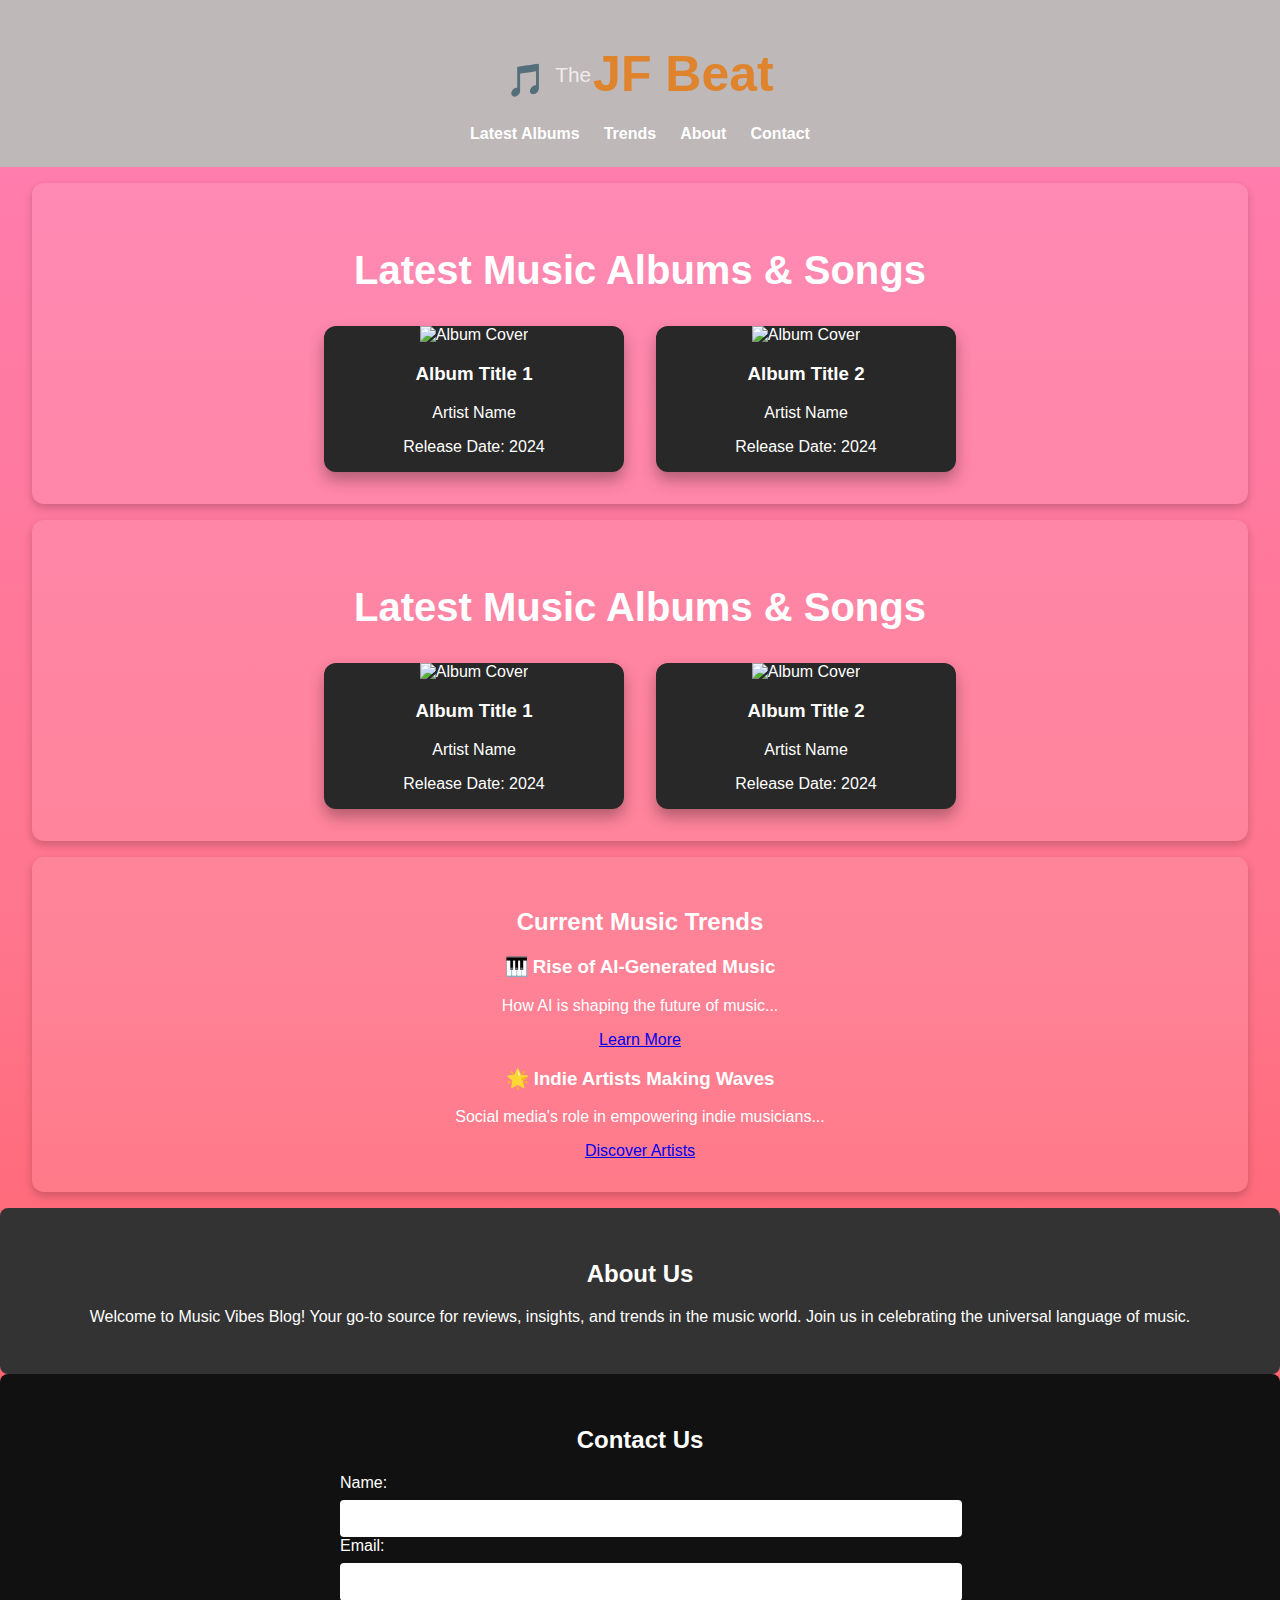
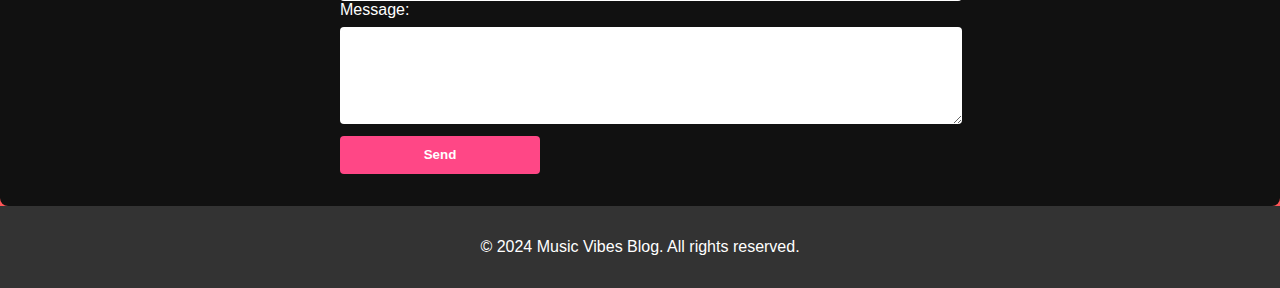
==== cs513p.html @ e5797e30 "Semester Projexct about music blog website" ====
<!DOCTYPE html>
<html lang="en">
<head>
    <meta charset="UTF-8">
    <meta name="viewport" content="width=device-width, initial-scale=1.0">
    <meta name="description" content="Explore the latest music albums, songs, and trends. A vibrant blog for music lovers!">
    <title>Music Blog</title>
    <link rel="stylesheet" href="cs513pS.css">
</head>
<body>
    <header class="main-header">
        <h1>🎵 <span id="the"><sup>The</sup></span><span class="header-title">JF Beat</span> </h1>
        <nav>
            <ul class="nav-links">
                <li><a href="#latest">Latest Albums</a></li>
                <li><a href="#trends">Trends</a></li>
                <li><a href="#about">About</a></li>
                <li><a href="#contact">Contact</a></li>
            </ul>
        </nav>
    </header>

    <!-- <section id="latest" class="latest-section">
        <h2>Latest Music Albums & Songs</h2>
        <div class="album-card">
            <h3>💿 Midnight Vibes by Artist Name</h3>
            <p>Release Date: November 15, 2024</p>
            <p>A soothing blend of acoustic and electronic beats...</p>
            <a href="#">Read Full Review</a>
        </div>
        <div class="album-card">
            <h3>🎧 Echoes in Time by Band Name</h3>
            <p>Trending Genre: Synthwave</p>
            <p>Captivating lyrics and retro-inspired melodies...</p>
            <a href="#">Read Full Analysis</a>
        </div>
    </section> -->
    <!-- <section id="latest" class="section"> -->
        <section id="latest" class="latest-section">
        <h2 style="font-size: 40px;">Latest Music Albums & Songs</h2>
        <div class="card-container">
            <div class="card">
                <img src="https://via.placeholder.com/300x200" alt="Album Cover">
                <h3>Album Title 1</h3>
                <p>Artist Name</p>
                <p>Release Date: 2024</p>
            </div>
            <div class="card">
                <img src="https://via.placeholder.com/300x200" alt="Album Cover">
                <h3>Album Title 2</h3>
                <p>Artist Name</p>
                <p>Release Date: 2024</p>
            </div>
        </div>
    </section>
        <section id="latest" class="latest-section">
        <h2 style="font-size: 40px;">Latest Music Albums & Songs</h2>
        <div class="card-container">
            <div class="card">
                <img src="https://via.placeholder.com/300x200" alt="Album Cover">
                <h3>Album Title 1</h3>
                <p>Artist Name</p>
                <p>Release Date: 2024</p>
            </div>
            <div class="card">
                <img src="https://via.placeholder.com/300x200" alt="Album Cover">
                <h3>Album Title 2</h3>
                <p>Artist Name</p>
                <p>Release Date: 2024</p>
            </div>
        </div>
    </section>

    <section id="trends" class="trends-section">
        <h2>Current Music Trends</h2>
        <div class="trend-card">
            <h3>🎹 Rise of AI-Generated Music</h3>
            <p>How AI is shaping the future of music...</p>
            <a href="#">Learn More</a>
        </div>
        <div class="trend-card">
            <h3>🌟 Indie Artists Making Waves</h3>
            <p>Social media's role in empowering indie musicians...</p>
            <a href="#">Discover Artists</a>
        </div>
    </section>

    <section id="about" class="about-section">
        <h2>About Us</h2>
        <p>Welcome to Music Vibes Blog! Your go-to source for reviews, insights, and trends in the music world. Join us in celebrating the universal language of music.</p>
    </section>

    <section id="contact" class="contact-section">
        <h2>Contact Us</h2>
        <form>
            <label for="name">Name:</label>
            <input type="text" id="name" name="name" required>

            <label for="email">Email:</label>
            <input type="email" id="email" name="email" required>

            <label for="message">Message:</label>
            <textarea id="message" name="message" rows="5" required></textarea>

            <button type="submit">Send</button>
        </form>
    </section>

    <footer class="main-footer">
        <p>© 2024 Music Vibes Blog. All rights reserved.</p>
    </footer>
</body>
</html>




<!-- <!DOCTYPE html>
<html lang="en">
<head>
    <meta charset="UTF-8">
    <meta name="viewport" content="width=device-width, initial-scale=1.0">
    <meta name="description" content="Your ultimate source for the latest music albums, songs, and trends.">
    <title>Music Trends Blog</title>
    <link rel="stylesheet" href="w2style.css">
</head>
<body>
    <header class="main-header">
        <h1>🎵 Music Trends Blog</h1>
        <nav>
            <ul class="nav-links">
                <li><a href="#latest">Latest Albums</a></li>
                <li><a href="#trends">Trends</a></li>
                <li><a href="#about">About</a></li>
                <li><a href="#contact">Contact</a></li>
            </ul>
        </nav>
    </header>

    <section id="latest" class="latest-section">
        <h2>Latest Music Albums & Songs</h2>
        <article class="album">
            <h3>💿 Album: *Midnight Vibes* by Artist Name</h3>
            <p>Release Date: November 15, 2024</p>
            <p>Overview: A soothing blend of acoustic and electronic beats...</p>
            <a href="#">Read Full Review</a>
        </article>
        <article class="album">
            <h3>🎧 Song: *Echoes in Time* by Band Name</h3>
            <p>Trending Genre: Synthwave</p>
            <p>Why It’s a Hit: Captivating lyrics and retro-inspired melodies...</p>
            <a href="#">Read Full Analysis</a>
        </article>
    </section>

    <section id="trends" class="trends-section">
        <h2>Current Music Trends</h2>
        <article class="trend">
            <h3>🎹 Rise of AI-Generated Music</h3>
            <p>Exploring how artificial intelligence is shaping the future of music...</p>
            <a href="#">Learn More</a>
        </article>
        <article class="trend">
            <h3>🌟 Indie Artists Making Waves</h3>
            <p>A look at how social media platforms are empowering indie musicians...</p>
            <a href="#">Discover Artists</a>
        </article>
    </section>

    <section id="about" class="about-section">
        <h2>About Us</h2>
        <p>Welcome to Music Trends Blog! We’re your go-to source for in-depth reviews, insights, and news about the latest in the music world. Stay tuned for fresh perspectives on albums, songs, and industry movements.</p>
    </section>

    <section id="contact" class="contact-section">
        <h2>Contact Us</h2>
        <form>
            <label for="name">Name:</label>
            <input type="text" id="name" name="name" required>

            <label for="email">Email:</label>
            <input type="email" id="email" name="email" required>

            <label for="message">Message:</label>
            <textarea id="message" name="message" rows="5" required></textarea>

            <button type="submit">Send</button>
        </form>
    </section>

    <footer class="main-footer">
        <p>© 2024 Music Trends Blog. All rights reserved.</p>
    </footer>
</body>
</html> -->
---- cs513pS.css ----
body {
    font-family: 'Arial', sans-serif;
    margin: 0;
    padding: 0;
    background: linear-gradient(to bottom, #ff7eb3, #ff758c, #ff5252);
    color: #fff;
}

/* Header */
.main-header {
    background: #beb8b8;
    text-align: center;
    padding: 1.5rem;
    color: #fff;
}

.nav-links {
    list-style: none;
    display: flex;
    justify-content: center;
    gap: 1.5rem;
    margin: 0;
    padding: 0;
}

#the{
    font-size: 25px;
    font-family:'Franklin Gothic Medium', 'Arial Narrow', Arial, sans-serif;
    font-weight: normal;
    color: rgb(240, 235, 235);
    margin-right: 2px;
}
.header-title{
    font-size: 50px;
    font-weight: 900px;
    color: #df832d
}
.nav-links a {
    color: #fff;
    text-decoration: none;
    font-weight: bold;
}

.nav-links a:hover {
    color: #ffeedb;
}

/* Sections */
section {
    padding: 2rem;
    text-align: center;
}

.latest-section, .trends-section {
    background: rgba(255, 255, 255, 0.1);
    border-radius: 12px;
    margin: 1rem auto;
    width: 90%;
    max-width: 1200px;
    box-shadow: 0 4px 8px rgba(0, 0, 0, 0.2);
}
.section {
    padding: 2rem;
    text-align: center;
  }
  
  .card-container {
    display: flex;
    justify-content: center;
    flex-wrap: wrap;
    gap: 2rem;
  }
  
  .card {
    background: #282828;
    border-radius: 12px;
    overflow: hidden;
    width: 300px;
    text-align: center;
    box-shadow: 0 8px 15px rgba(0, 0, 0, 0.3);
    transition: transform 0.3s ease-in-out;
  }
  
  .card:hover {
    transform: scale(1.05);
  }
  
  .card img {
    width: 100%;
  }
  
  .gradient-background {
    background: linear-gradient(45deg, #4facfe, #00f2fe);
  }

 
/* About Section */
.about-section {
    background: #333;
    padding: 2rem;
    color: #fff;
    border-radius: 8px;
}

/* Contact Section */
.contact-section {
    background: #111;
    padding: 2rem;
    border-radius: 8px;
}

form {
    max-width: 600px;
    margin: 0 auto;
    text-align: left;
}

form input, form textarea, form button {
    width: 100%;
    padding: 0.7rem;
    margin-top: 0.5rem;
    border: none;
    border-radius: 4px;
}

form button {
    background: #ff4786;
    width: 200px;
    color: #fff;
    cursor: pointer;
    font-weight: bold;
  
}

form button:hover {
    background: #ff758c;
}

/* Footer */
.main-footer {
    text-align: center;
    padding: 1rem;
    background: #333;
    color: #fff;
}

/* Responsive Design */
@media (max-width: 768px) {
    .nav-links {
        flex-direction: column;
        gap: 0.8rem;
    }

    .album-card, .trend-card {
        margin: 1rem 0;
    }
}
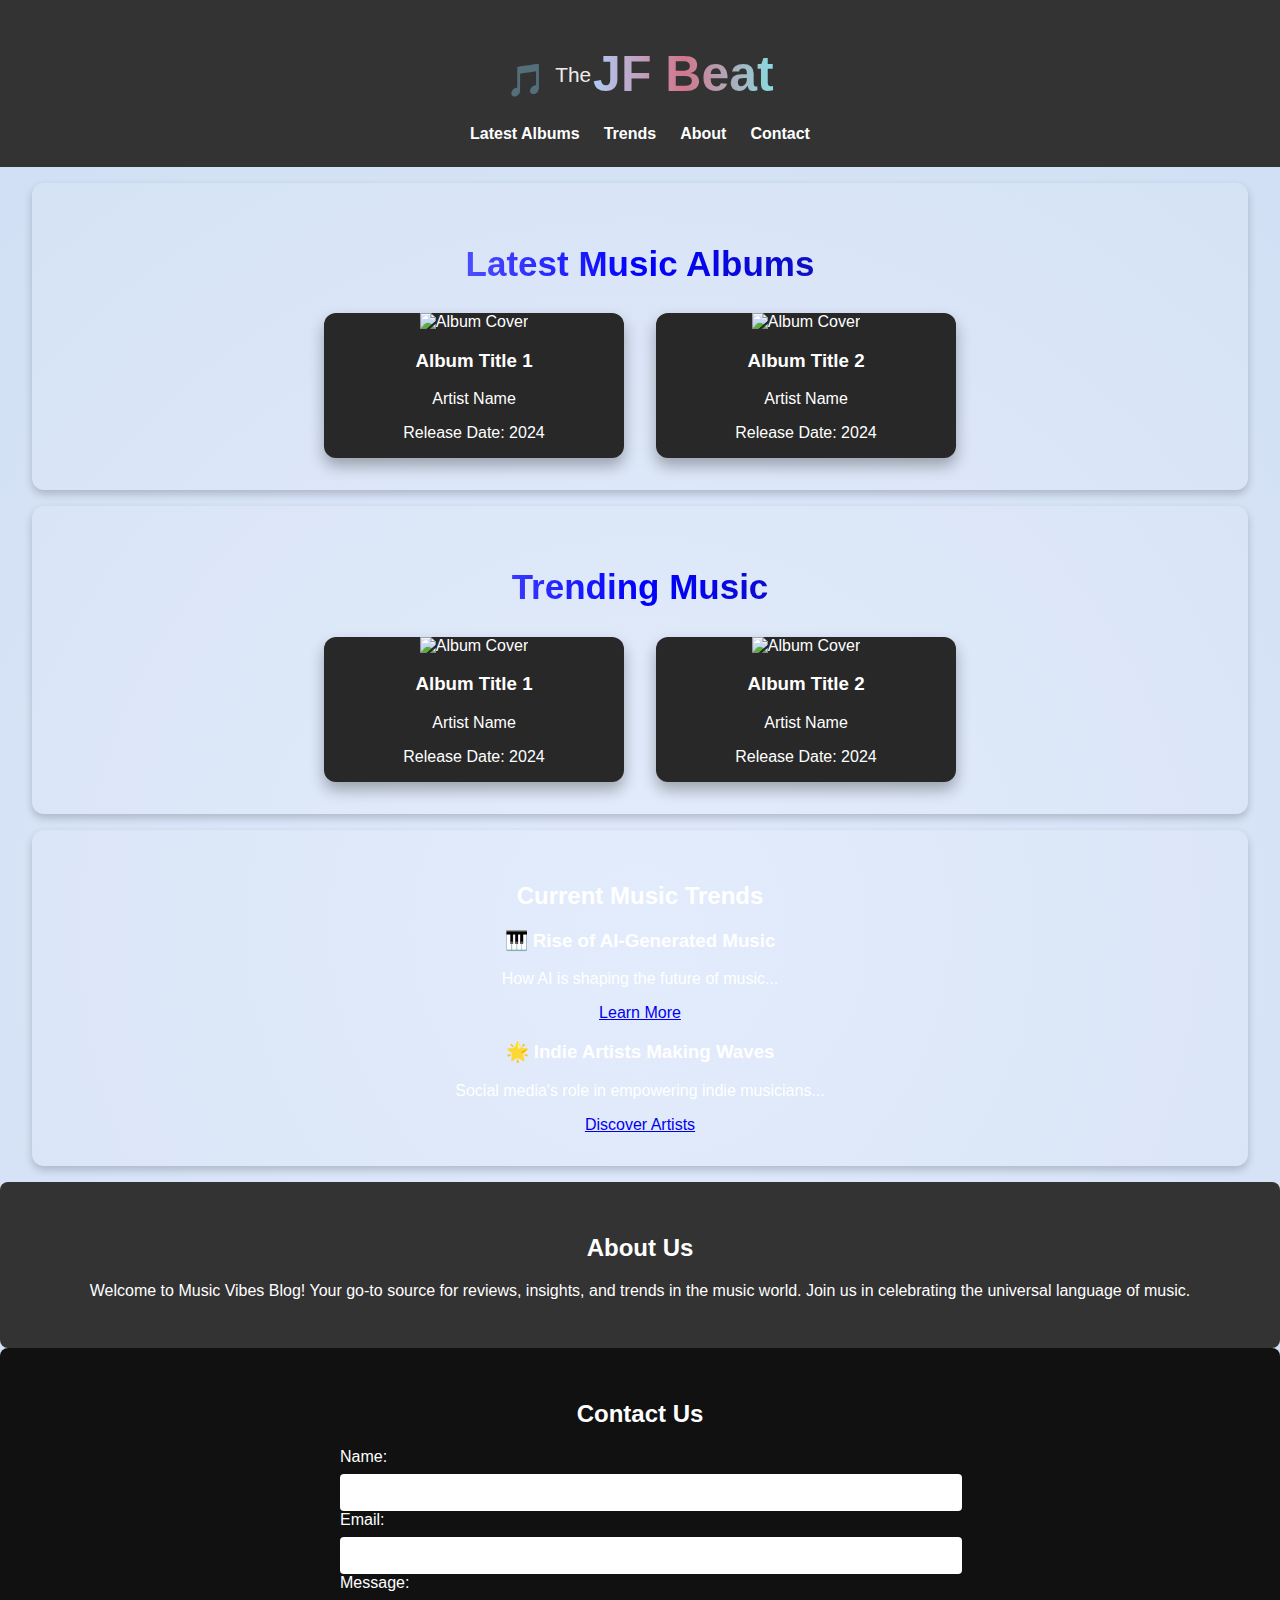
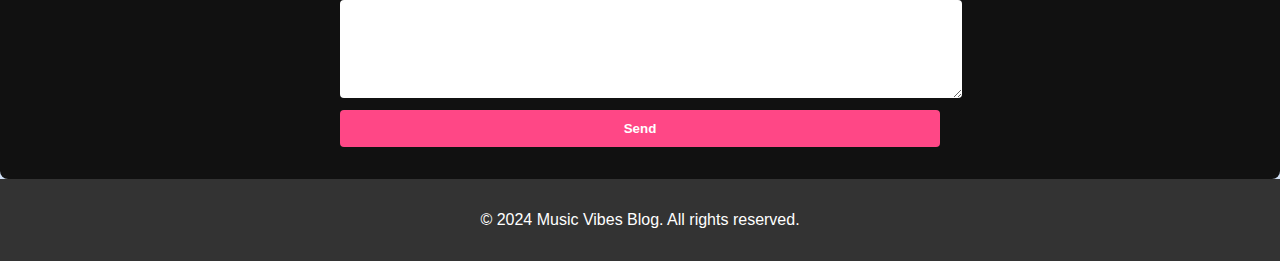
==== commit 03f1f6fe: "Upadation" ====
--- a/cs513p.html
+++ b/cs513p.html
@@ -37,7 +37,7 @@
     </section> -->
     <!-- <section id="latest" class="section"> -->
         <section id="latest" class="latest-section">
-        <h2 style="font-size: 40px;">Latest Music Albums & Songs</h2>
+        <h2 class="blog-headings">Latest Music Albums</h2>
         <div class="card-container">
             <div class="card">
                 <img src="https://via.placeholder.com/300x200" alt="Album Cover">
@@ -54,7 +54,7 @@
         </div>
     </section>
         <section id="latest" class="latest-section">
-        <h2 style="font-size: 40px;">Latest Music Albums & Songs</h2>
+        <h2 class="blog-headings">Trending Music</h2>
         <div class="card-container">
             <div class="card">
                 <img src="https://via.placeholder.com/300x200" alt="Album Cover">
--- a/cs513pS.css
+++ b/cs513pS.css
@@ -2,13 +2,14 @@
     font-family: 'Arial', sans-serif;
     margin: 0;
     padding: 0;
-    background: linear-gradient(to bottom, #ff7eb3, #ff758c, #ff5252);
+    /* background: linear-gradient(to bottom, #ff7eb3, #ff758c, #ff5252); */
+    background: radial-gradient(circle, #e0eafc, #cfdef3);
     color: #fff;
 }
 
 /* Header */
 .main-header {
-    background: #beb8b8;
+    background: #333;
     text-align: center;
     padding: 1.5rem;
     color: #fff;
@@ -22,7 +23,9 @@
     margin: 0;
     padding: 0;
 }
-
+h1{
+    color: white;
+}
 #the{
     font-size: 25px;
     font-family:'Franklin Gothic Medium', 'Arial Narrow', Arial, sans-serif;
@@ -33,8 +36,12 @@
 .header-title{
     font-size: 50px;
     font-weight: 900px;
-    color: #df832d
+    background: linear-gradient(90deg,  #afccf3, #d1768c,  #8adce2);
+    -webkit-background-clip: text;
+    -webkit-text-fill-color: transparent;
+   
 }
+ 
 .nav-links a {
     color: #fff;
     text-decoration: none;
@@ -63,6 +70,13 @@
     padding: 2rem;
     text-align: center;
   }
+
+ .blog-headings{
+    font-size: 35px; 
+    background: linear-gradient(90deg,  #fff, blue,  #333);
+    -webkit-background-clip: text;
+    -webkit-text-fill-color: transparent;
+ }
   
   .card-container {
     display: flex;
@@ -125,7 +139,7 @@
 
 form button {
     background: #ff4786;
-    width: 200px;
+    width: 100%;
     color: #fff;
     cursor: pointer;
     font-weight: bold;
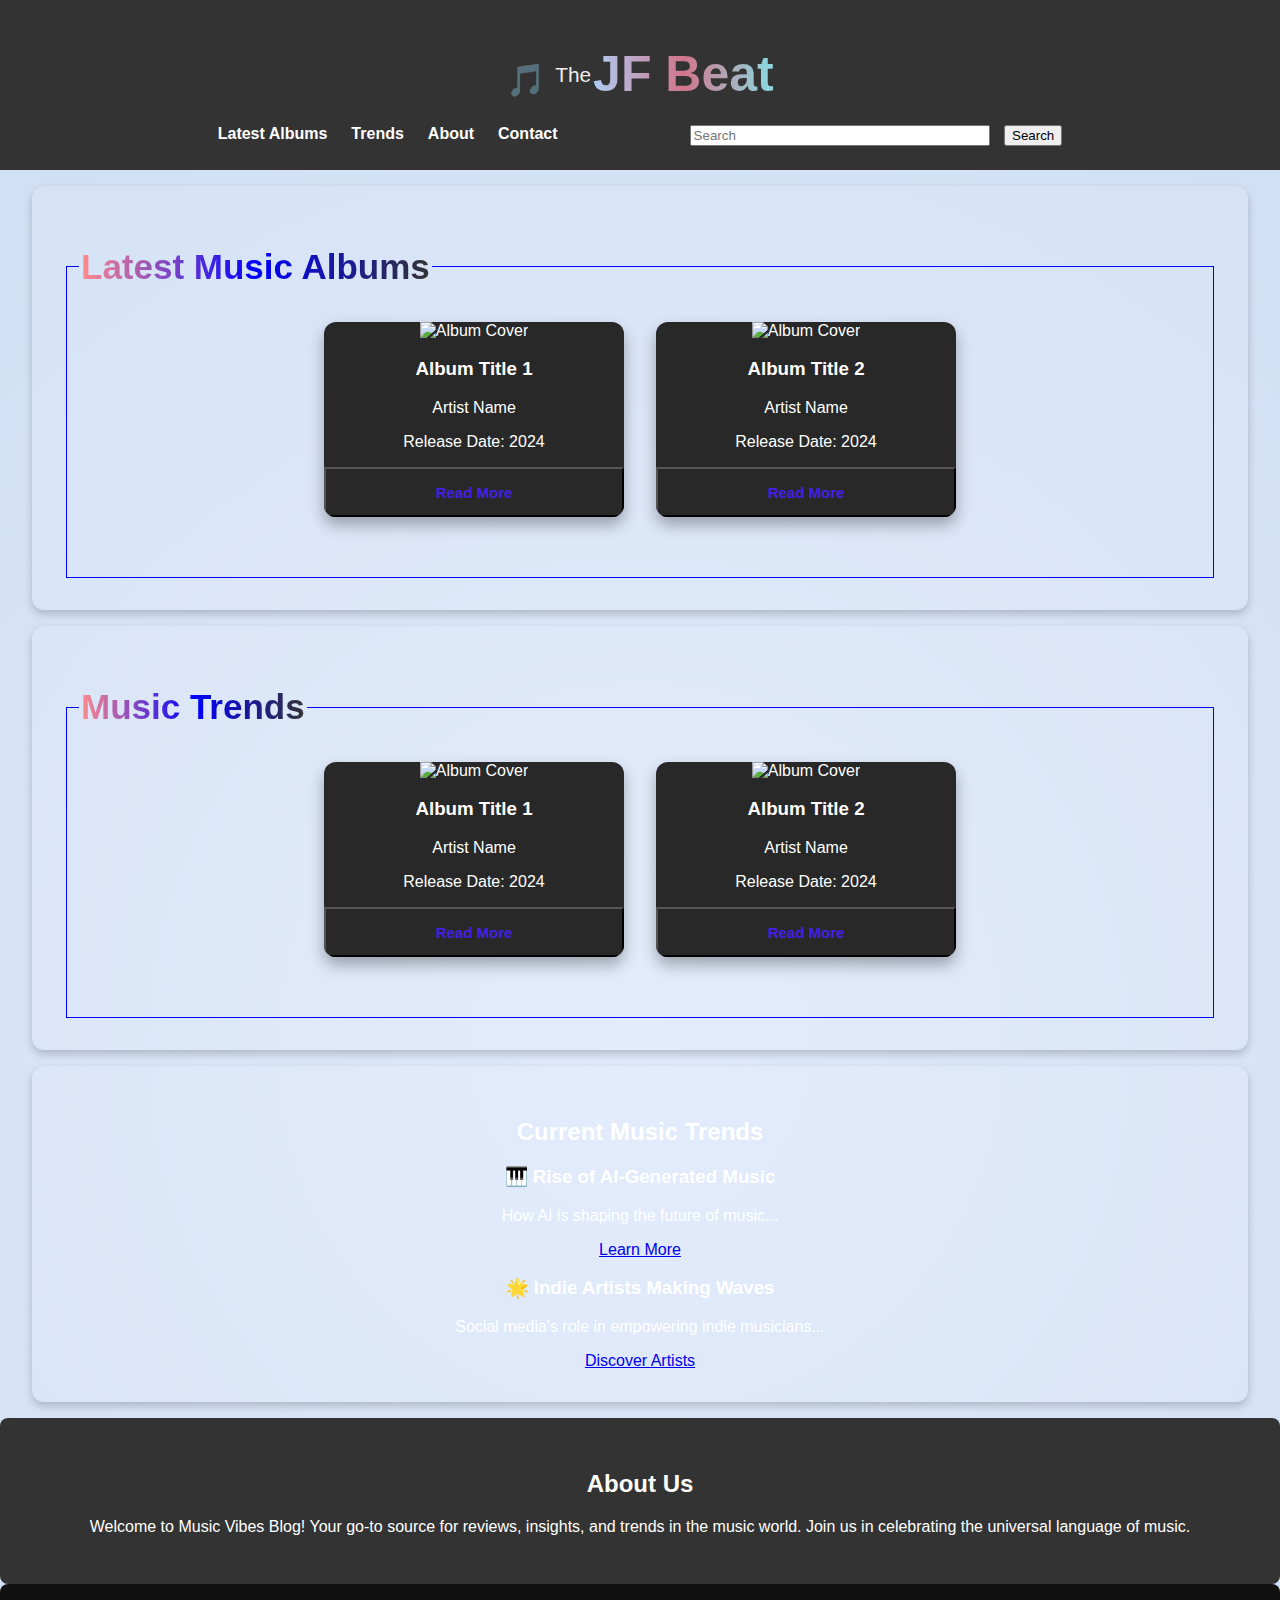
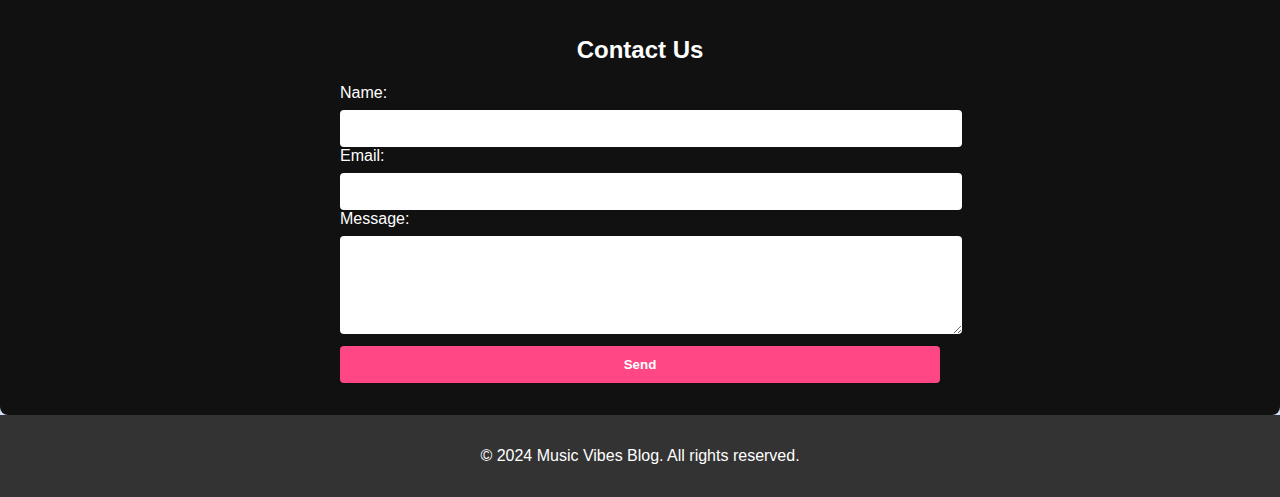
==== commit 606b4986: "UPDATION" ====
--- a/cs513p.html
+++ b/cs513p.html
@@ -10,14 +10,20 @@
 <body>
     <header class="main-header">
         <h1>🎵 <span id="the"><sup>The</sup></span><span class="header-title">JF Beat</span> </h1>
-        <nav>
-            <ul class="nav-links">
-                <li><a href="#latest">Latest Albums</a></li>
-                <li><a href="#trends">Trends</a></li>
-                <li><a href="#about">About</a></li>
-                <li><a href="#contact">Contact</a></li>
-            </ul>
-        </nav>
+        <div class="search-bar">
+            <nav>
+                <div><ul class="nav-links">
+                    <li><a href="#latest">Latest Albums</a></li>
+                    <li><a href="#trends">Trends</a></li>
+                    <li><a href="#about">About</a></li>
+                    <li><a href="#contact">Contact</a></li>
+                </ul></div>
+                 <!-- <form class="d-flex" role="search"> -->
+                    <div class="abc"><input id="searchbar" type="search" placeholder="Search" aria-label="Search"/>
+                     <button  class="searchbuton" type="submit">Search</button></div>
+                <!-- </form> -->
+            </nav>
+        </div>
     </header>
 
     <!-- <section id="latest" class="latest-section">
@@ -37,39 +43,48 @@
     </section> -->
     <!-- <section id="latest" class="section"> -->
         <section id="latest" class="latest-section">
-        <h2 class="blog-headings">Latest Music Albums</h2>
-        <div class="card-container">
-            <div class="card">
-                <img src="https://via.placeholder.com/300x200" alt="Album Cover">
-                <h3>Album Title 1</h3>
-                <p>Artist Name</p>
-                <p>Release Date: 2024</p>
-            </div>
-            <div class="card">
-                <img src="https://via.placeholder.com/300x200" alt="Album Cover">
-                <h3>Album Title 2</h3>
-                <p>Artist Name</p>
-                <p>Release Date: 2024</p>
-            </div>
-        </div>
-    </section>
+             <fieldset style="border: 1px solid blue;">
+                <legend><h2 class="blog-headings">Latest Music Albums</h2></legend>
+                <div class="card-container">
+                    <div class="card">
+                        <img src="https://via.placeholder.com/300x200" alt="Album Cover">
+                        <h3>Album Title 1</h3>
+                        <p>Artist Name</p>
+                        <p>Release Date: 2024</p>
+                        <button class="readmore" type="menu" >Read More</button>
+                    </div>
+                    <div class="card">
+                        <img src="https://via.placeholder.com/300x200" alt="Album Cover">
+                        <h3>Album Title 2</h3>
+                        <p>Artist Name</p>
+                        <p>Release Date: 2024</p>
+                        <button class="readmore" type="menu" >Read More</button>
+                    </div>
+                </div>
+            </fieldset>
+        </section>
         <section id="latest" class="latest-section">
-        <h2 class="blog-headings">Trending Music</h2>
-        <div class="card-container">
-            <div class="card">
-                <img src="https://via.placeholder.com/300x200" alt="Album Cover">
-                <h3>Album Title 1</h3>
-                <p>Artist Name</p>
-                <p>Release Date: 2024</p>
-            </div>
-            <div class="card">
-                <img src="https://via.placeholder.com/300x200" alt="Album Cover">
-                <h3>Album Title 2</h3>
-                <p>Artist Name</p>
-                <p>Release Date: 2024</p>
-            </div>
-        </div>
-    </section>
+             <fieldset style="border: 1px solid blue;">
+                <legend><h2 class="blog-headings">Music Trends</h2></legend>
+                <div class="card-container">
+                    <div class="card">
+                        <img src="https://via.placeholder.com/300x200" alt="Album Cover">
+                        <h3>Album Title 1</h3>
+                        <p>Artist Name</p>
+                        <p>Release Date: 2024</p>
+                        <button class="readmore" type="menu" >Read More</button>
+                    </div>
+                    <div class="card">
+                        <img src="https://via.placeholder.com/300x200" alt="Album Cover">
+                        <h3>Album Title 2</h3>
+                        <p>Artist Name</p>
+                        <p>Release Date: 2024</p>
+                        <button class="readmore" type="menu" >Read More</button>
+                    </div>
+                </div>
+            </fieldset>
+        </section>
+   
 
     <section id="trends" class="trends-section">
         <h2>Current Music Trends</h2>
--- a/cs513pS.css
+++ b/cs513pS.css
@@ -22,6 +22,26 @@
     gap: 1.5rem;
     margin: 0;
     padding: 0;
+}
+.search-bar{
+    width: 100%;
+    display: flex;
+    flex-wrap: wrap;
+    justify-content: center;
+   }
+.d-flex{
+    justify-content: right;
+}
+#searchbar{
+    width: 300px;
+    margin-right: 10px;
+    margin-left: 100px;
+    position: relative;
+    right: 0px;
+}
+.searchbutton{
+    margin-right: 0px;
+    width: 200px;
 }
 h1{
     color: white;
@@ -73,16 +93,20 @@
 
  .blog-headings{
     font-size: 35px; 
-    background: linear-gradient(90deg,  #fff, blue,  #333);
+    background: linear-gradient(90deg,  #ff8b8b, blue,  #333);
     -webkit-background-clip: text;
     -webkit-text-fill-color: transparent;
- }
-  
+}
+legend{
+    text-align: left;
+
+}
   .card-container {
     display: flex;
     justify-content: center;
-    flex-wrap: wrap;
+    flex-wrap:wrap;
     gap: 2rem;
+    padding-bottom: 50px;
   }
   
   .card {
@@ -106,7 +130,19 @@
   .gradient-background {
     background: linear-gradient(45deg, #4facfe, #00f2fe);
   }
-
+  .readmore{
+    width: 300px;
+    height: 50px;
+    color: rgb(68, 31, 231);
+    font-size: 15px;
+    background-color: #282828;
+    /* background-color: rgb(185, 183, 183);  */
+    cursor: pointer;
+    font-weight: bold;
+    align-self: center;
+    padding: 0px;
+    margin: 0px;
+  }
  
 /* About Section */
 .about-section {
@@ -157,7 +193,16 @@
     background: #333;
     color: #fff;
 }
-
+nav{
+    display: flex;
+    justify-content: center;
+    gap: 2rem;
+   
+}
+.abc{
+    position: static;
+    right: 0px;
+}
 /* Responsive Design */
 @media (max-width: 768px) {
     .nav-links {
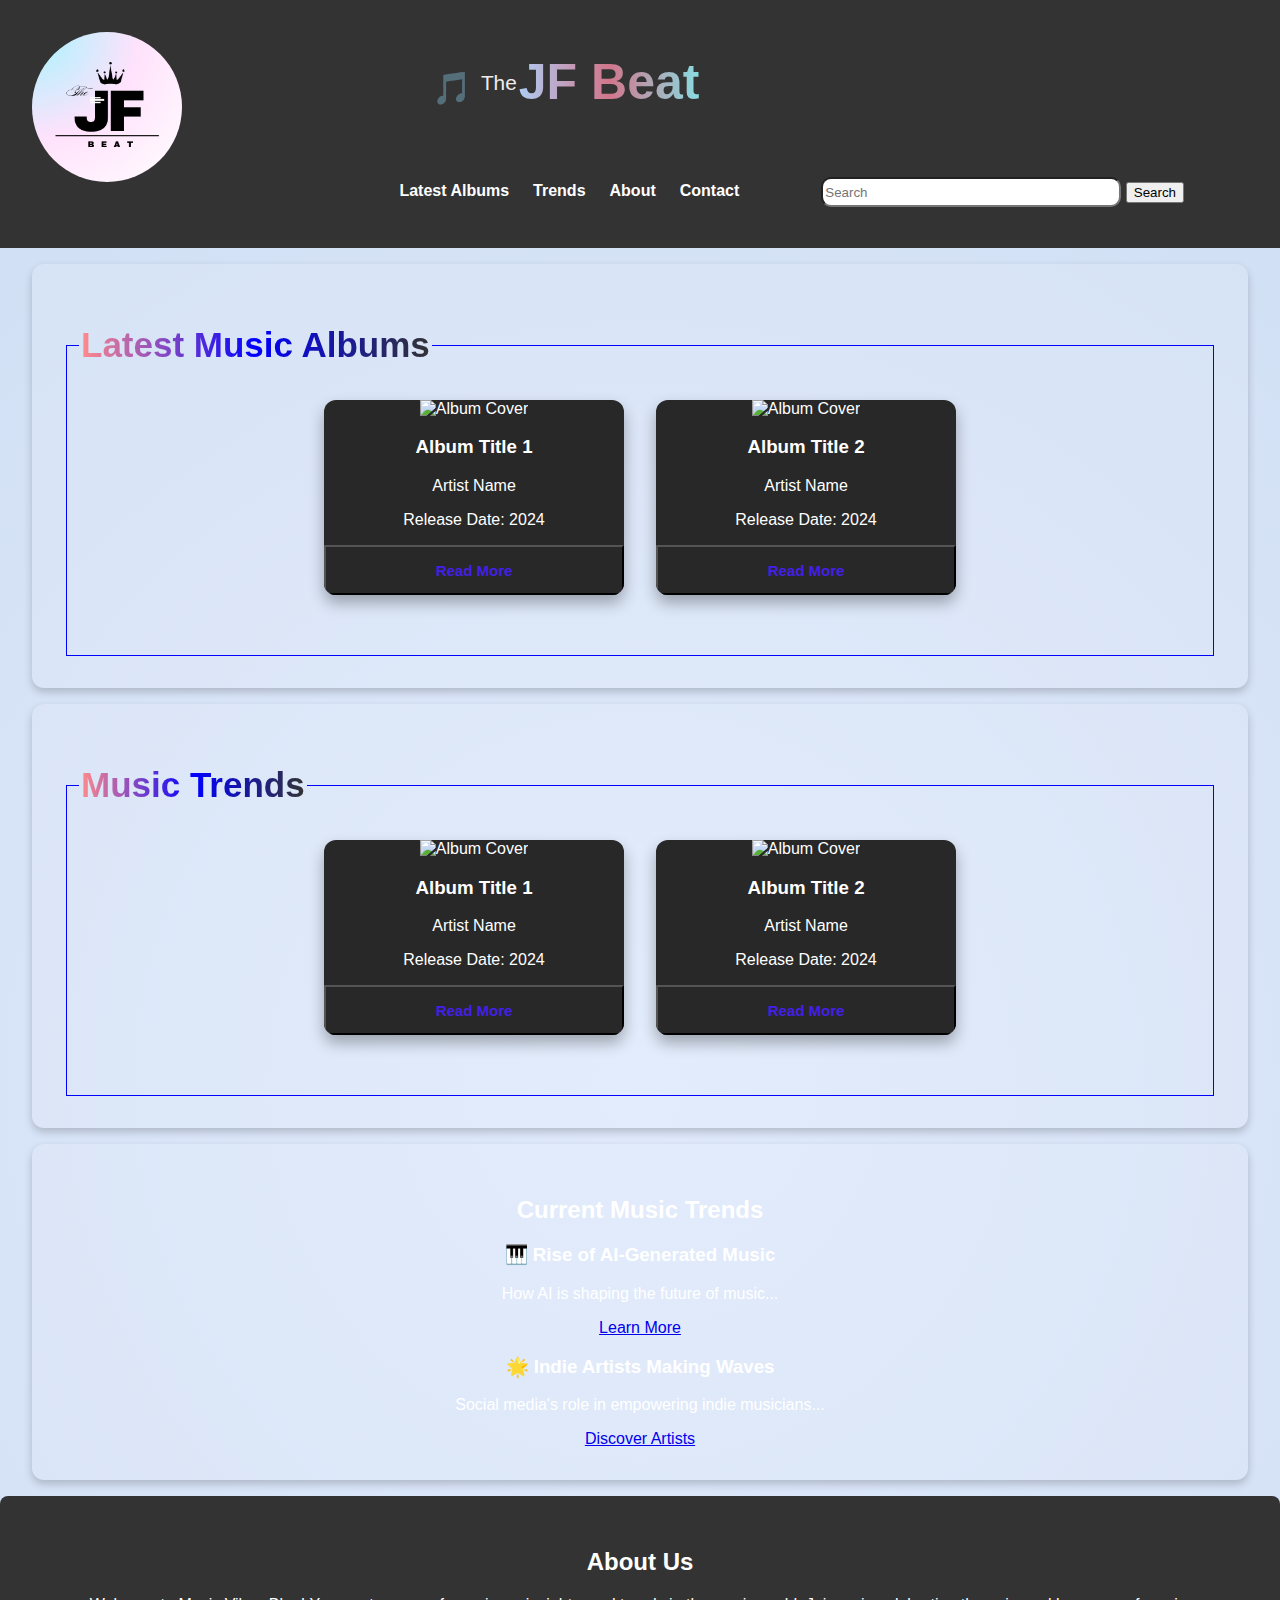
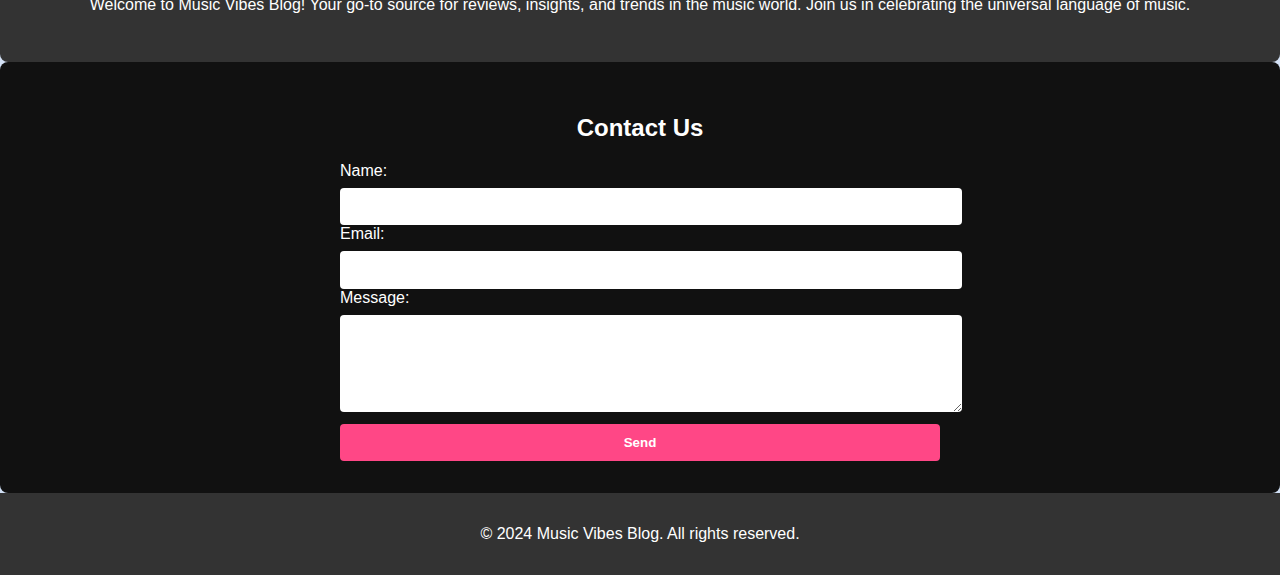
==== commit 9d468e33: "Commit" ====
--- a/cs513p.html
+++ b/cs513p.html
@@ -5,25 +5,28 @@
     <meta name="viewport" content="width=device-width, initial-scale=1.0">
     <meta name="description" content="Explore the latest music albums, songs, and trends. A vibrant blog for music lovers!">
     <title>Music Blog</title>
+    <link rel="icon" type="image/x-icon" href="JF.png">
     <link rel="stylesheet" href="cs513pS.css">
 </head>
 <body>
     <header class="main-header">
+        <div class="logopic"></div>
         <h1>🎵 <span id="the"><sup>The</sup></span><span class="header-title">JF Beat</span> </h1>
-        <div class="search-bar">
-            <nav>
-                <div><ul class="nav-links">
-                    <li><a href="#latest">Latest Albums</a></li>
-                    <li><a href="#trends">Trends</a></li>
-                    <li><a href="#about">About</a></li>
-                    <li><a href="#contact">Contact</a></li>
-                </ul></div>
-                 <!-- <form class="d-flex" role="search"> -->
-                    <div class="abc"><input id="searchbar" type="search" placeholder="Search" aria-label="Search"/>
-                     <button  class="searchbuton" type="submit">Search</button></div>
-                <!-- </form> -->
-            </nav>
-        </div>
+        <nav>
+            <!-- <div class="search-bar"> -->
+                    <ul class="nav-links">
+                        <li><a href="#latest">Latest Albums</a></li>
+                        <li><a href="#trends">Trends</a></li>
+                        <li><a href="#about">About</a></li>
+                        <li><a href="#contact">Contact</a></li>
+                    </ul>
+                    <!-- <form class="d-flex" role="search"> -->
+                        <!-- </form> -->
+                    <!-- </div> -->
+                
+                    <div  id="searchbar"><input type="search" placeholder="Search" aria-label="Search" class="search-input">
+                        <button  id="searchbuton" type="submit">Search</button></div>
+        </nav>
     </header>
 
     <!-- <section id="latest" class="latest-section">
@@ -127,84 +130,3 @@
 </body>
 </html>
 
-
-
-
-<!-- <!DOCTYPE html>
-<html lang="en">
-<head>
-    <meta charset="UTF-8">
-    <meta name="viewport" content="width=device-width, initial-scale=1.0">
-    <meta name="description" content="Your ultimate source for the latest music albums, songs, and trends.">
-    <title>Music Trends Blog</title>
-    <link rel="stylesheet" href="w2style.css">
-</head>
-<body>
-    <header class="main-header">
-        <h1>🎵 Music Trends Blog</h1>
-        <nav>
-            <ul class="nav-links">
-                <li><a href="#latest">Latest Albums</a></li>
-                <li><a href="#trends">Trends</a></li>
-                <li><a href="#about">About</a></li>
-                <li><a href="#contact">Contact</a></li>
-            </ul>
-        </nav>
-    </header>
-
-    <section id="latest" class="latest-section">
-        <h2>Latest Music Albums & Songs</h2>
-        <article class="album">
-            <h3>💿 Album: *Midnight Vibes* by Artist Name</h3>
-            <p>Release Date: November 15, 2024</p>
-            <p>Overview: A soothing blend of acoustic and electronic beats...</p>
-            <a href="#">Read Full Review</a>
-        </article>
-        <article class="album">
-            <h3>🎧 Song: *Echoes in Time* by Band Name</h3>
-            <p>Trending Genre: Synthwave</p>
-            <p>Why It’s a Hit: Captivating lyrics and retro-inspired melodies...</p>
-            <a href="#">Read Full Analysis</a>
-        </article>
-    </section>
-
-    <section id="trends" class="trends-section">
-        <h2>Current Music Trends</h2>
-        <article class="trend">
-            <h3>🎹 Rise of AI-Generated Music</h3>
-            <p>Exploring how artificial intelligence is shaping the future of music...</p>
-            <a href="#">Learn More</a>
-        </article>
-        <article class="trend">
-            <h3>🌟 Indie Artists Making Waves</h3>
-            <p>A look at how social media platforms are empowering indie musicians...</p>
-            <a href="#">Discover Artists</a>
-        </article>
-    </section>
-
-    <section id="about" class="about-section">
-        <h2>About Us</h2>
-        <p>Welcome to Music Trends Blog! We’re your go-to source for in-depth reviews, insights, and news about the latest in the music world. Stay tuned for fresh perspectives on albums, songs, and industry movements.</p>
-    </section>
-
-    <section id="contact" class="contact-section">
-        <h2>Contact Us</h2>
-        <form>
-            <label for="name">Name:</label>
-            <input type="text" id="name" name="name" required>
-
-            <label for="email">Email:</label>
-            <input type="email" id="email" name="email" required>
-
-            <label for="message">Message:</label>
-            <textarea id="message" name="message" rows="5" required></textarea>
-
-            <button type="submit">Send</button>
-        </form>
-    </section>
-
-    <footer class="main-footer">
-        <p>© 2024 Music Trends Blog. All rights reserved.</p>
-    </footer>
-</body>
-</html> -->
--- a/cs513pS.css
+++ b/cs513pS.css
@@ -11,40 +11,59 @@
 .main-header {
     background: #333;
     text-align: center;
-    padding: 1.5rem;
-    color: #fff;
+    display: flex;
+    padding: 2rem;
+    color: #fff;
+}
+nav{
+    display: flex;
+    justify-content: center;
+    gap: 2rem;
+    margin-left: -50px;
+   
+}
+.logopic{
+    height: 150px;
+    width: 150px;
+    background-image: url("JF.png");
+    background-size: cover;
+    border-radius: 75px;
+    margin-right: 250px;
+     
 }
 
 .nav-links {
     list-style: none;
     display: flex;
+    flex-wrap: wrap;
+    justify-content: baseline;
+    gap: 1.5rem;
+    margin-top: 150px;
+    margin-left: -250px;
+    padding: 0;
+}
+/* .search-bar{
+    width: 100%;
+   
     justify-content: center;
-    gap: 1.5rem;
-    margin: 0;
-    padding: 0;
-}
-.search-bar{
-    width: 100%;
-    display: flex;
-    flex-wrap: wrap;
-    justify-content: center;
-   }
+   } */
 .d-flex{
     justify-content: right;
 }
 #searchbar{
-    width: 300px;
-    margin-right: 10px;
-    margin-left: 100px;
-    position: relative;
-    right: 0px;
-}
-.searchbutton{
-    margin-right: 0px;
-    width: 200px;
-}
-h1{
-    color: white;
+    margin-top: 145px;
+    margin-left: 50px;
+}
+.search-input{
+    width: 300px;
+    height: 30px;
+    border-radius: 10px;
+
+}
+#searchbutton{
+    width: 300px;
+    height: 30px ;
+    background-color: #4facfe;
 }
 #the{
     font-size: 25px;
@@ -52,6 +71,7 @@
     font-weight: normal;
     color: rgb(240, 235, 235);
     margin-right: 2px;
+    /* margin-left: 100px; */
 }
 .header-title{
     font-size: 50px;
@@ -193,16 +213,10 @@
     background: #333;
     color: #fff;
 }
-nav{
-    display: flex;
-    justify-content: center;
-    gap: 2rem;
-   
-}
-.abc{
+/* .abc{
     position: static;
     right: 0px;
-}
+} */
 /* Responsive Design */
 @media (max-width: 768px) {
     .nav-links {
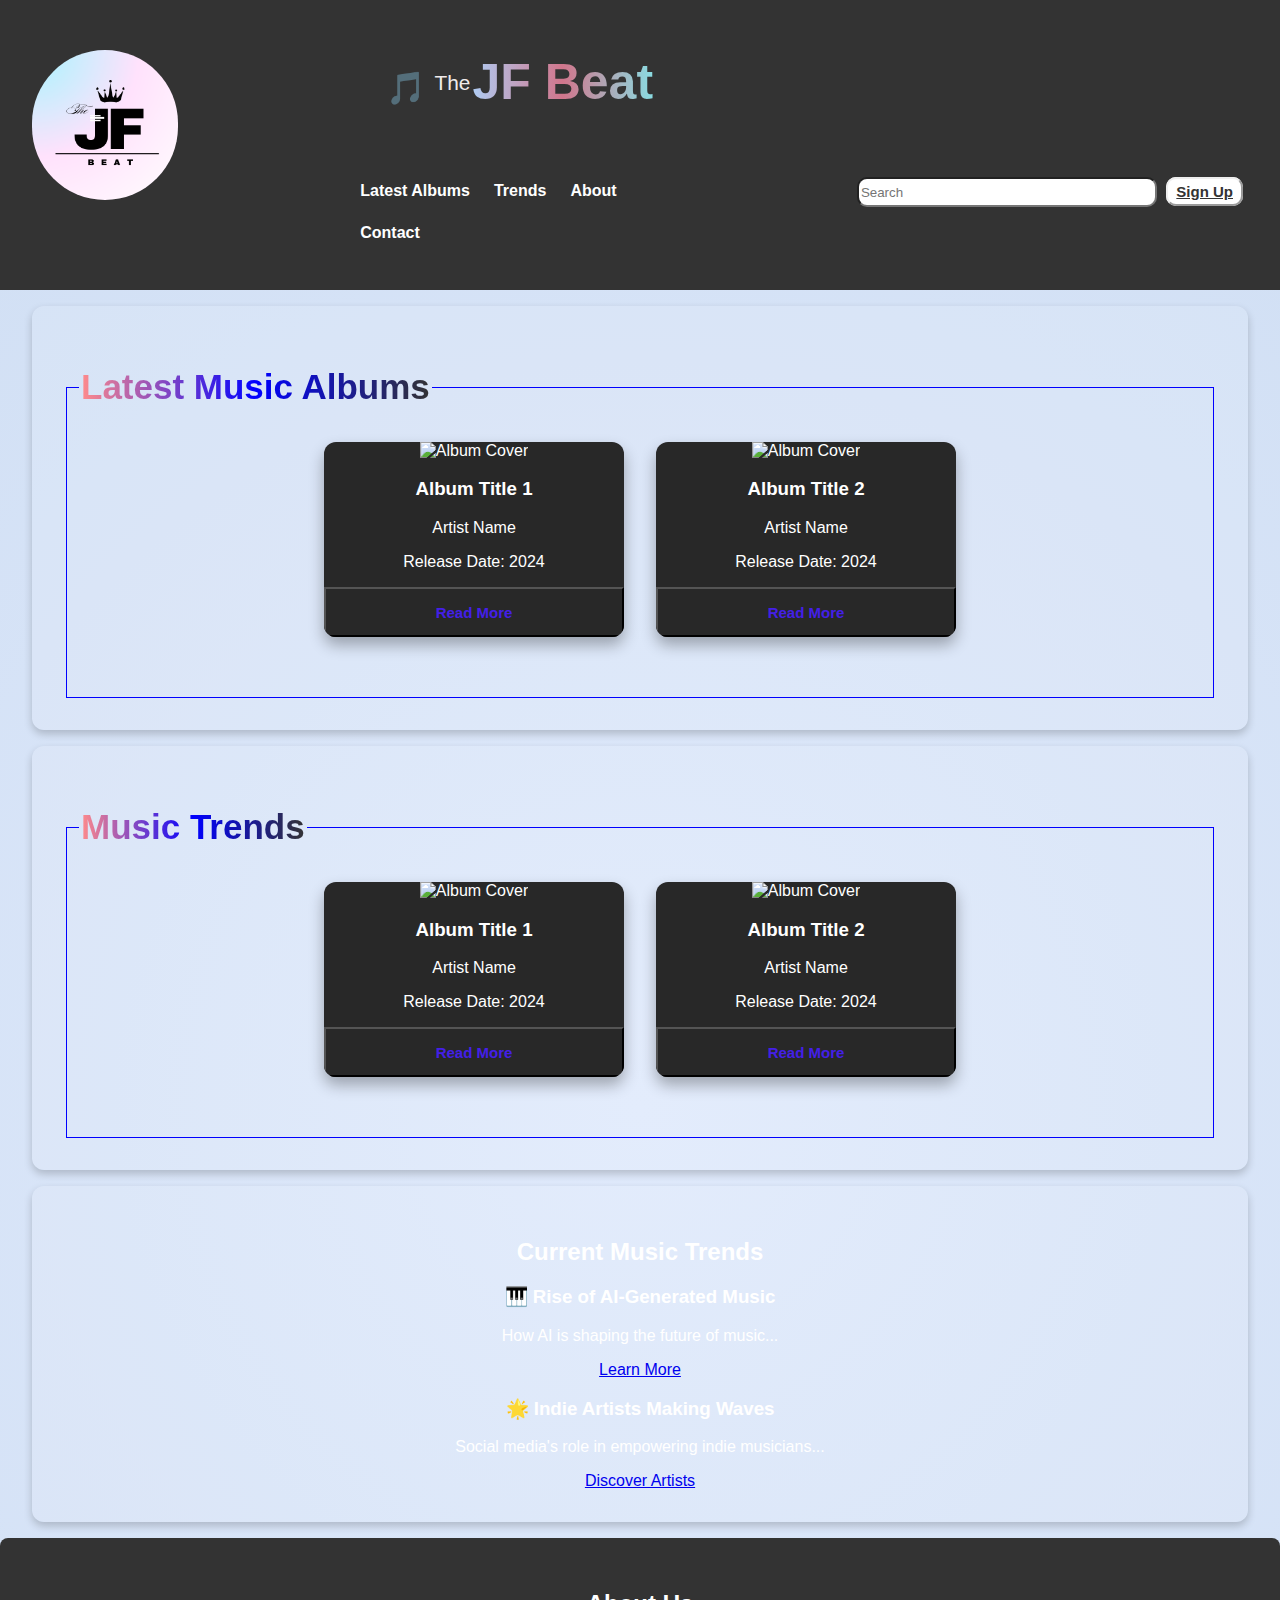
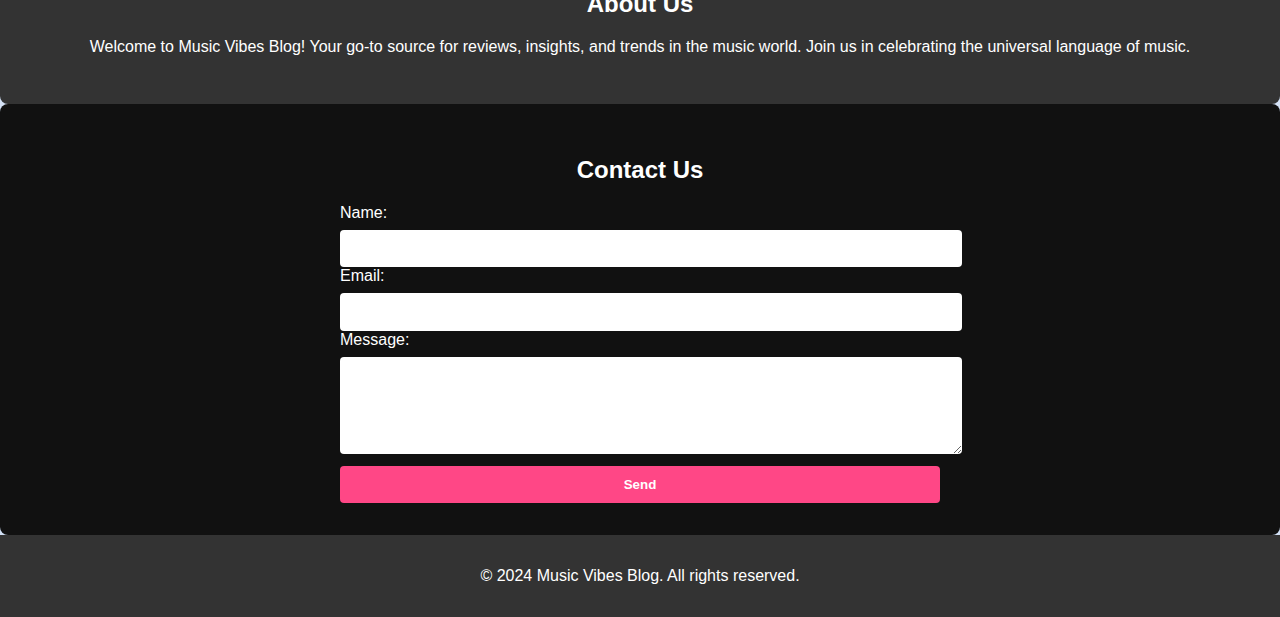
==== commit 4ff6e212: "Navbar complete" ====
--- a/cs513p.html
+++ b/cs513p.html
@@ -11,7 +11,7 @@
 <body>
     <header class="main-header">
         <div class="logopic"></div>
-        <h1>🎵 <span id="the"><sup>The</sup></span><span class="header-title">JF Beat</span> </h1>
+        <div class="heading1"><h1>🎵 <span id="the"><sup>The</sup></span><span class="header-title">JF Beat</span> </h1></div>
         <nav>
             <!-- <div class="search-bar"> -->
                     <ul class="nav-links">
@@ -24,8 +24,9 @@
                         <!-- </form> -->
                     <!-- </div> -->
                 
-                    <div  id="searchbar"><input type="search" placeholder="Search" aria-label="Search" class="search-input">
-                        <button  id="searchbuton" type="submit">Search</button></div>
+                    <div  class="searchbar"><input type="search" placeholder="Search" aria-label="Search" class="search-input">
+                        <a class="signup"  href="#" >Sign Up </a>   
+                    </div>
         </nav>
     </header>
 
--- a/cs513pS.css
+++ b/cs513pS.css
@@ -28,7 +28,8 @@
     background-image: url("JF.png");
     background-size: cover;
     border-radius: 75px;
-    margin-right: 250px;
+    margin-right: 150px;
+    margin-top: 18px;
      
 }
 
@@ -39,7 +40,7 @@
     justify-content: baseline;
     gap: 1.5rem;
     margin-top: 150px;
-    margin-left: -250px;
+    margin-left: -300px;
     padding: 0;
 }
 /* .search-bar{
@@ -50,20 +51,12 @@
 .d-flex{
     justify-content: right;
 }
-#searchbar{
-    margin-top: 145px;
-    margin-left: 50px;
-}
-.search-input{
-    width: 300px;
-    height: 30px;
-    border-radius: 10px;
-
-}
-#searchbutton{
-    width: 300px;
-    height: 30px ;
-    background-color: #4facfe;
+.heading1{
+   
+    padding: 0px 20px;
+    height: 100px;
+    width: 350px;
+  
 }
 #the{
     font-size: 25px;
@@ -79,9 +72,9 @@
     background: linear-gradient(90deg,  #afccf3, #d1768c,  #8adce2);
     -webkit-background-clip: text;
     -webkit-text-fill-color: transparent;
-   
-}
- 
+    
+}
+
 .nav-links a {
     color: #fff;
     text-decoration: none;
@@ -89,9 +82,37 @@
 }
 
 .nav-links a:hover {
-    color: #ffeedb;
-}
-
+    color: #cfdef3;
+}
+
+.searchbar{
+    margin-top: 145px;
+    margin-left: 80px;
+    width: 450px;
+    text-align: right;
+    padding: 0px;
+}
+.search-input{
+    width: 300px;
+    height: 30px;
+    border-radius: 10px;
+
+}
+.signup{
+    background-color: #fff;
+    padding: 4px 8px;
+    border: 2px outset ;
+    font-size: 15px;
+    /* text-decoration: none; */
+    color: #333;
+    font-weight: bold;
+    border-radius: 10px;
+    margin: 5px;
+     
+}
+a:hover {
+    color: gray;
+}
 /* Sections */
 section {
     padding: 2rem;
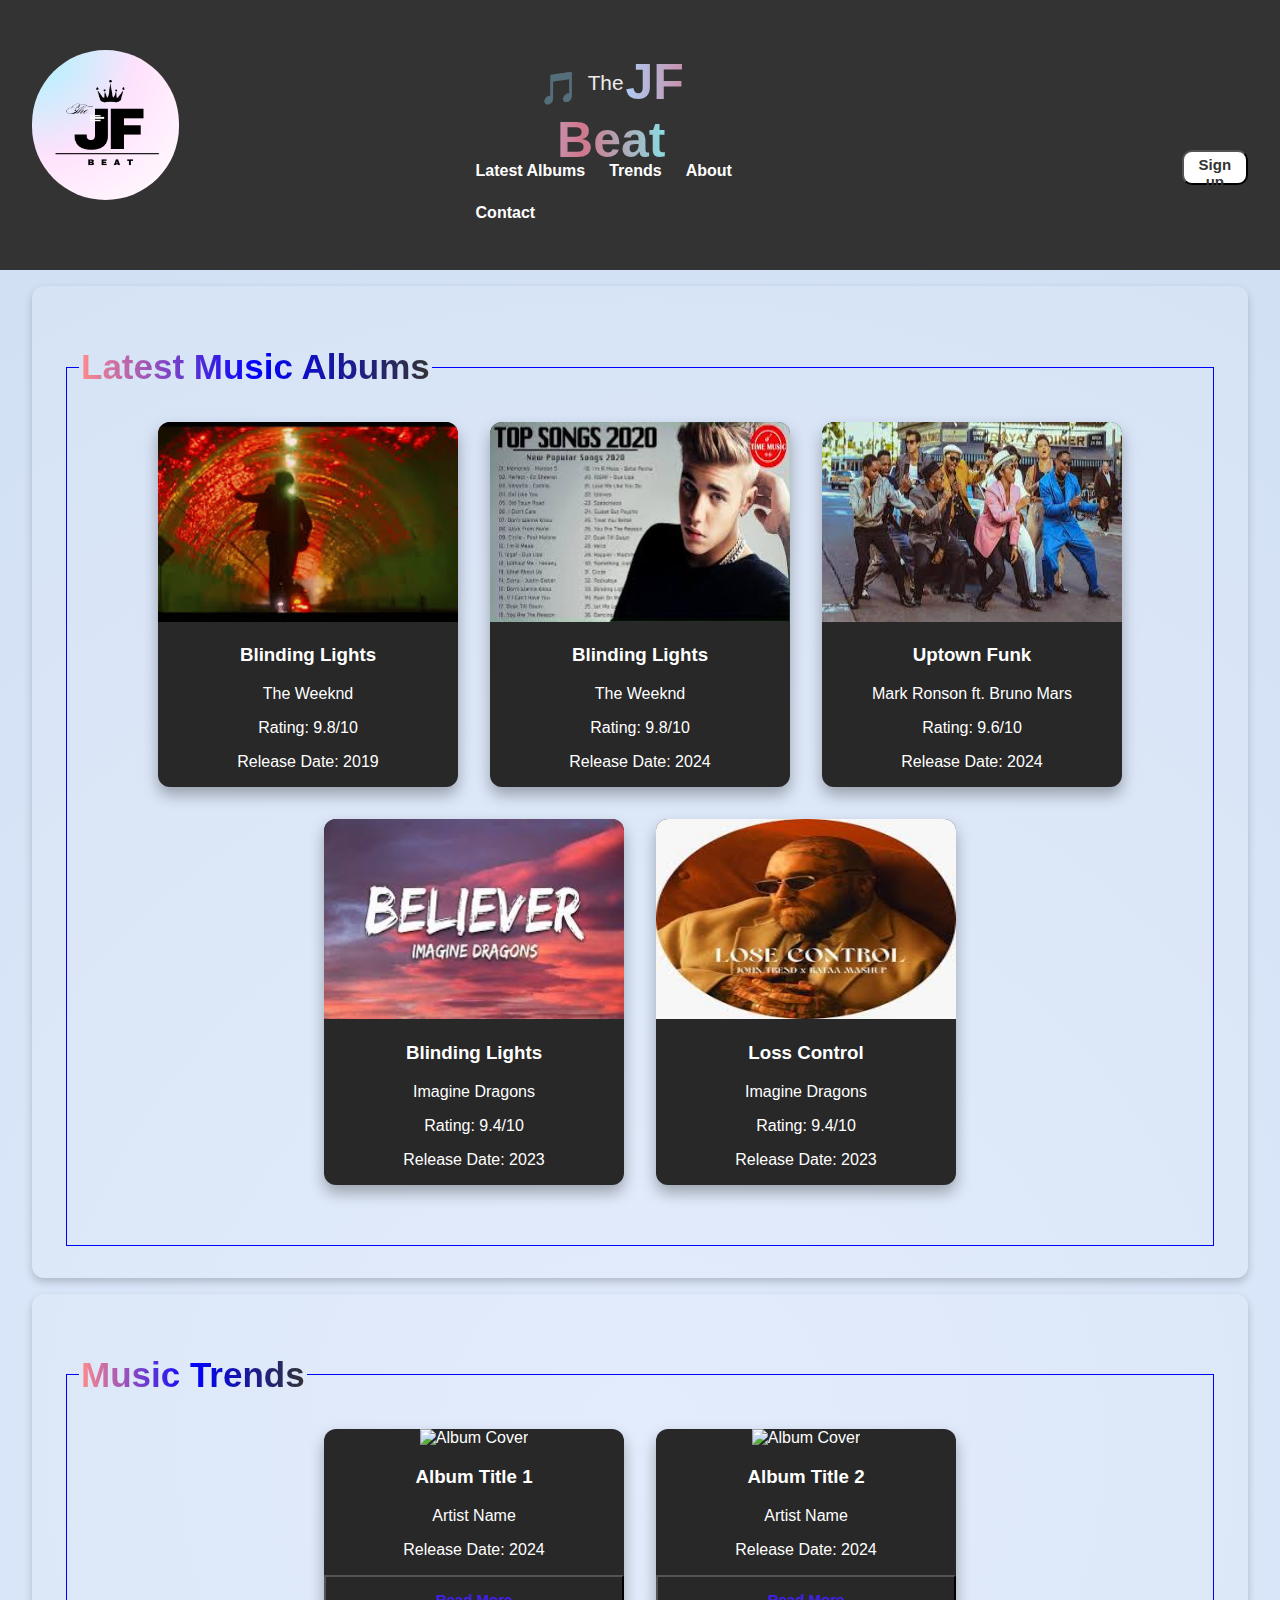
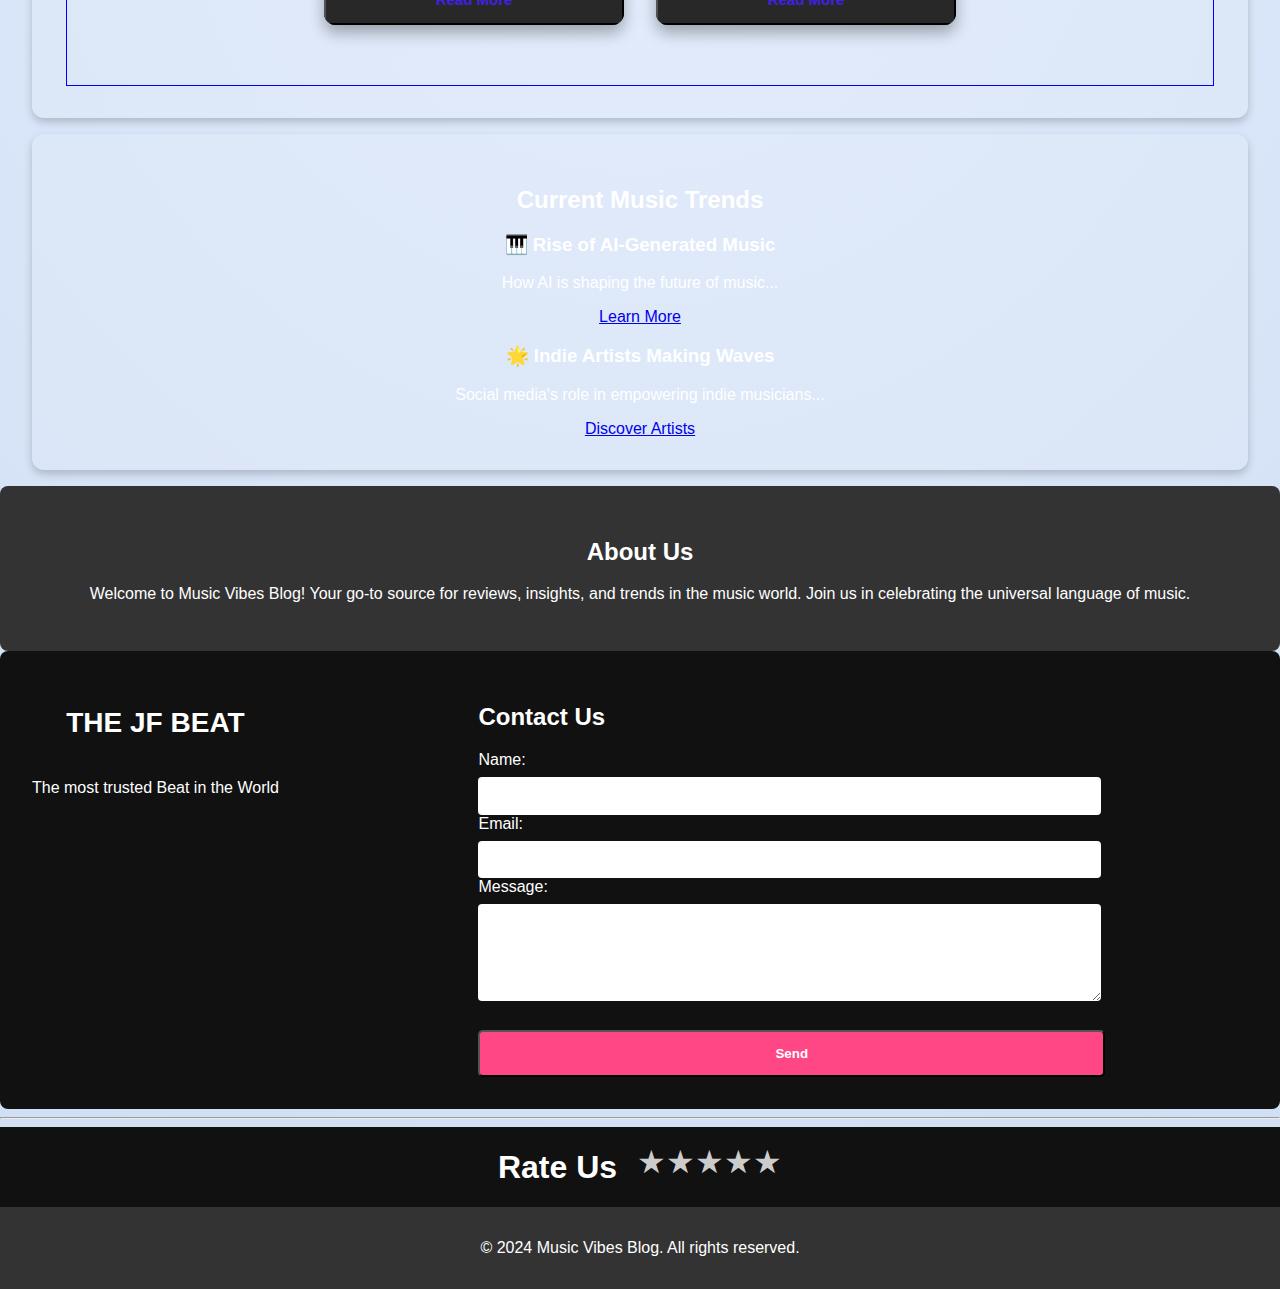
==== commit 8c9f419f: "Almost half is done" ====
--- a/cs513p.html
+++ b/cs513p.html
@@ -1,94 +1,130 @@
 <!DOCTYPE html>
 <html lang="en">
+
 <head>
     <meta charset="UTF-8">
     <meta name="viewport" content="width=device-width, initial-scale=1.0">
-    <meta name="description" content="Explore the latest music albums, songs, and trends. A vibrant blog for music lovers!">
+    <meta name="description"
+    content="Explore the latest music albums, songs, and trends. A vibrant blog for music lovers!">
     <title>Music Blog</title>
     <link rel="icon" type="image/x-icon" href="JF.png">
     <link rel="stylesheet" href="cs513pS.css">
+    <script src="https://kit.fontawesome.com/a076d05399.js"></script>
+    <script src="https://kit.fontawesome.com/688af9d3dd.js" crossorigin="anonymous"></script>
 </head>
+
 <body>
     <header class="main-header">
         <div class="logopic"></div>
-        <div class="heading1"><h1>🎵 <span id="the"><sup>The</sup></span><span class="header-title">JF Beat</span> </h1></div>
         <nav>
+            <h1>🎵 <span id="the"><sup>The</sup></span><span class="header-title">JF Beat</span> </h1>
             <!-- <div class="search-bar"> -->
-                    <ul class="nav-links">
-                        <li><a href="#latest">Latest Albums</a></li>
-                        <li><a href="#trends">Trends</a></li>
-                        <li><a href="#about">About</a></li>
-                        <li><a href="#contact">Contact</a></li>
-                    </ul>
-                    <!-- <form class="d-flex" role="search"> -->
-                        <!-- </form> -->
-                    <!-- </div> -->
-                
-                    <div  class="searchbar"><input type="search" placeholder="Search" aria-label="Search" class="search-input">
-                        <a class="signup"  href="#" >Sign Up </a>   
-                    </div>
+            <ul class="nav-links">
+                <li><a href="#latest">Latest Albums</a></li>
+                <li><a href="#trends">Trends</a></li>
+                <li><a href="#about">About</a></li>
+                <li><a href="#contact">Contact</a></li>
+            </ul>
+
         </nav>
+        <div class="barbutton"> <button class="signup">Sign up</button>
+            <span class="search">
+                <i class="fa-solid fa-magnifying-glass"></i>
+            </span>
+            <div id="searchContainer" class="search-container" style="display:none;">
+                <div class="mainsearch">
+                    <input type="text" id="searchInput" class="search-input" placeholder="Search...">
+                </div>
+            </div>
+            </div>
+        </div>
     </header>
 
-    <!-- <section id="latest" class="latest-section">
-        <h2>Latest Music Albums & Songs</h2>
-        <div class="album-card">
-            <h3>💿 Midnight Vibes by Artist Name</h3>
-            <p>Release Date: November 15, 2024</p>
-            <p>A soothing blend of acoustic and electronic beats...</p>
-            <a href="#">Read Full Review</a>
-        </div>
-        <div class="album-card">
-            <h3>🎧 Echoes in Time by Band Name</h3>
-            <p>Trending Genre: Synthwave</p>
-            <p>Captivating lyrics and retro-inspired melodies...</p>
-            <a href="#">Read Full Analysis</a>
-        </div>
-    </section> -->
-    <!-- <section id="latest" class="section"> -->
-        <section id="latest" class="latest-section">
-             <fieldset style="border: 1px solid blue;">
-                <legend><h2 class="blog-headings">Latest Music Albums</h2></legend>
-                <div class="card-container">
-                    <div class="card">
-                        <img src="https://via.placeholder.com/300x200" alt="Album Cover">
-                        <h3>Album Title 1</h3>
-                        <p>Artist Name</p>
+
+    <section id="latest" class="latest-section">
+        <fieldset style="border: 1px solid blue;">
+            <legend>
+                <h2 class="blog-headings">Latest Music Albums</h2>
+            </legend>
+            <div class="card-container">
+                <a href="song.html" style="text-decoration: none; color: #fff;">
+                    <div class="card">
+                        <img src="gif.jpeg" alt="Album Cover" height="200px" width="300px">
+                        <h3>Blinding Lights</h3>
+                        <p>The Weeknd</p>
+                        <p>Rating: 9.8/10</p>
+                        <p>Release Date: 2019</p>
+                        <!-- <button class="readmore" type="menu" onclick="" >Read More</button> -->
+                    </div>
+                </a>
+                <a href="song1.html" style="text-decoration: none; color: #fff;">
+                    <div class="card">
+                        <img src="song1.jpeg" alt="Album Cover" height="200px" width="300px">
+                        <h3>Blinding Lights</h3>
+                        <p>The Weeknd</p>
+                        <p>Rating: 9.8/10</p>
                         <p>Release Date: 2024</p>
-                        <button class="readmore" type="menu" >Read More</button>
-                    </div>
-                    <div class="card">
-                        <img src="https://via.placeholder.com/300x200" alt="Album Cover">
-                        <h3>Album Title 2</h3>
-                        <p>Artist Name</p>
+                        <!-- <button class="readmore" type="menu" onclick="" >Read More</button> -->
+                    </div>
+                </a>
+                <a href="song1.html" style="text-decoration: none; color: #fff;">
+                    <div class="card">
+                        <img src="upt.jpeg" alt="Album Cover" height="200px" width="300px">
+                        <h3>Uptown Funk</h3>
+                        <p>Mark Ronson ft. Bruno Mars</p>
+                        <p>Rating: 9.6/10</p>
                         <p>Release Date: 2024</p>
-                        <button class="readmore" type="menu" >Read More</button>
-                    </div>
+                        <!-- <button class="readmore" type="menu" onclick="" >Read More</button> -->
+                    </div>
+                </a>
+                <a href="song1.html" style="text-decoration: none; color: #fff;">
+                    <div class="card">
+                        <img src="belevier.jpeg" alt="Album Cover" height="200px" width="300px">
+                        <h3>Blinding Lights</h3>
+                        <p> Imagine Dragons</p>
+                        <p>Rating: 9.4/10</p>
+                        <p>Release Date: 2023</p>
+                        <!-- <button class="readmore" type="menu" onclick="" >Read More</button> -->
+                    </div>
+                </a>
+                <a href="song1.html" style="text-decoration: none; color: #fff;">
+                    <div class="card">
+                        <img src="loss control.jpeg" alt="Album Cover" height="200px" width="300px">
+                        <h3>Loss Control</h3>
+                        <p> Imagine Dragons</p>
+                        <p>Rating: 9.4/10</p>
+                        <p>Release Date: 2023</p>
+                        <!-- <button class="readmore" type="menu" onclick="" >Read More</button> -->
+                    </div>
+                </a>
+
+            </div>
+        </fieldset>
+    </section>
+    <section id="latest" class="latest-section">
+        <fieldset style="border: 1px solid blue;">
+            <legend>
+                <h2 class="blog-headings">Music Trends</h2>
+            </legend>
+            <div class="card-container">
+                <div class="card">
+                    <img src="https://via.placeholder.com/300x200" alt="Album Cover">
+                    <h3>Album Title 1</h3>
+                    <p>Artist Name</p>
+                    <p>Release Date: 2024</p>
+                    <button class="readmore" type="menu">Read More</button>
                 </div>
-            </fieldset>
-        </section>
-        <section id="latest" class="latest-section">
-             <fieldset style="border: 1px solid blue;">
-                <legend><h2 class="blog-headings">Music Trends</h2></legend>
-                <div class="card-container">
-                    <div class="card">
-                        <img src="https://via.placeholder.com/300x200" alt="Album Cover">
-                        <h3>Album Title 1</h3>
-                        <p>Artist Name</p>
-                        <p>Release Date: 2024</p>
-                        <button class="readmore" type="menu" >Read More</button>
-                    </div>
-                    <div class="card">
-                        <img src="https://via.placeholder.com/300x200" alt="Album Cover">
-                        <h3>Album Title 2</h3>
-                        <p>Artist Name</p>
-                        <p>Release Date: 2024</p>
-                        <button class="readmore" type="menu" >Read More</button>
-                    </div>
+                <div class="card">
+                    <img src="https://via.placeholder.com/300x200" alt="Album Cover">
+                    <h3>Album Title 2</h3>
+                    <p>Artist Name</p>
+                    <p>Release Date: 2024</p>
+                    <button class="readmore" type="menu">Read More</button>
                 </div>
-            </fieldset>
-        </section>
-   
+            </div>
+        </fieldset>
+    </section>
+
 
     <section id="trends" class="trends-section">
         <h2>Current Music Trends</h2>
@@ -106,12 +142,23 @@
 
     <section id="about" class="about-section">
         <h2>About Us</h2>
-        <p>Welcome to Music Vibes Blog! Your go-to source for reviews, insights, and trends in the music world. Join us in celebrating the universal language of music.</p>
+        <p>Welcome to Music Vibes Blog! Your go-to source for reviews, insights, and trends in the music world. Join us
+            in celebrating the universal language of music.</p>
     </section>
 
     <section id="contact" class="contact-section">
-        <h2>Contact Us</h2>
+        <div class="footericon">
+            <h2>THE JF BEAT</h2> 
+            <p style="font-size: 16px;">The most trusted Beat in the World</p> <br>
+            <di class="iconss">
+                <i class="fa-brands fa-youtube"></i>
+                <i class="fa-brands fa-linkedin"></i>
+                <i class="fa-brands fa-tiktok"></i>
+                <i class="fa-brands fa-instagram"></i>
+            </di>
+        </div>
         <form>
+            <h2>Contact Us</h2>
             <label for="name">Name:</label>
             <input type="text" id="name" name="name" required>
 
@@ -124,10 +171,65 @@
             <button type="submit">Send</button>
         </form>
     </section>
-
+    <hr>
+
+    <div class="ratingstar">
+        <h1>Rate Us</h1>
+        <div class="rating">
+            <input type="radio" id="star5" name="rating" value="5">
+            <label for="star5" title="5 stars">&#9733;</label>
+
+            <input type="radio" id="star4" name="rating" value="4">
+            <label for="star4" title="4 stars">&#9733;</label>
+
+            <input type="radio" id="star3" name="rating" value="3">
+            <label for="star3" title="3 stars">&#9733;</label>
+
+            <input type="radio" id="star2" name="rating" value="2">
+            <label for="star2" title="2 stars">&#9733;</label>
+
+            <input type="radio" id="star1" name="rating" value="1">
+            <label for="star1" title="1 star">&#9733;</label>
+        </div>
+    </div>
     <footer class="main-footer">
         <p>© 2024 Music Vibes Blog. All rights reserved.</p>
     </footer>
+
+
+
+
+
+    <script>
+        const stars = document.querySelectorAll('.rating input');
+        stars.forEach(star => {
+            star.addEventListener('change', () => {
+                alert(`You rated this music ${star.value} out of 5!`);
+            });
+        });
+    </script>
+<script>
+    // Get elements
+const searchIcon = document.querySelector('.search');
+const searchContainer = document.getElementById('searchContainer');
+
+// Show the search bar when the search icon is clicked
+searchIcon.addEventListener('click', function(event) {
+    // Prevent the event from bubbling up to the document
+    event.stopPropagation();
+    
+    // Toggle visibility of the search container
+    searchContainer.style.display = 'block';
+});
+
+// Close the search bar if user clicks anywhere outside of it or on the search icon
+document.addEventListener('click', function(event) {
+    if (!searchContainer.contains(event.target) && event.target !== searchIcon) {
+        searchContainer.style.display = 'none';
+    }
+});
+
+</script>
 </body>
-</html>
-
+
+</html>--- a/cs513pS.css
+++ b/cs513pS.css
@@ -28,7 +28,7 @@
     background-image: url("JF.png");
     background-size: cover;
     border-radius: 75px;
-    margin-right: 150px;
+    margin-right: 350px;
     margin-top: 18px;
      
 }
@@ -39,7 +39,7 @@
     flex-wrap: wrap;
     justify-content: baseline;
     gap: 1.5rem;
-    margin-top: 150px;
+    margin-top: 130px;
     margin-left: -300px;
     padding: 0;
 }
@@ -51,13 +51,13 @@
 .d-flex{
     justify-content: right;
 }
-.heading1{
+/* .heading1{
    
     padding: 0px 20px;
     height: 100px;
     width: 350px;
   
-}
+} */
 #the{
     font-size: 25px;
     font-family:'Franklin Gothic Medium', 'Arial Narrow', Arial, sans-serif;
@@ -84,32 +84,61 @@
 .nav-links a:hover {
     color: #cfdef3;
 }
-
-.searchbar{
-    margin-top: 145px;
-    margin-left: 80px;
-    width: 450px;
-    text-align: right;
-    padding: 0px;
-}
-.search-input{
-    width: 300px;
-    height: 30px;
-    border-radius: 10px;
-
+.barbutton{
+    display: flex;
+    gap: 25px;
 }
 .signup{
     background-color: #fff;
     padding: 4px 8px;
-    border: 2px outset ;
+    height: 35px;
     font-size: 15px;
+    margin-top: 118px;
+    margin-left: 370px;
     /* text-decoration: none; */
     color: #333;
     font-weight: bold;
     border-radius: 10px;
-    margin: 5px;
+    /* margin: 5px; */
      
 }
+.search {
+    font-size: 25px;
+    cursor: pointer;
+    position: absolute;
+    top: 153px;
+    right: 33px;
+}
+.search i {
+    color: #fff5f5;
+}
+.mainsearch{
+    position: relative;
+    width: 100%;
+   
+}
+.search-container {
+    display: none; 
+    position: absolute;
+    top: 38px;
+    left: 0;
+    width: 100%;
+    justify-content: center;
+    align-items: center;
+}
+
+.search-input {
+    padding: 10px;
+    margin-top: 200px;
+    margin-bottom: 20px;
+    width: 60%;
+    font-size: 16px;
+    border-radius: 5px;
+    border: 1px solid #000000;
+    outline: none;
+}
+
+
 a:hover {
     color: gray;
 }
@@ -189,7 +218,7 @@
 .about-section {
     background: #333;
     padding: 2rem;
-    color: #fff;
+    color: #fff; 
     border-radius: 8px;
 }
 
@@ -198,6 +227,19 @@
     background: #111;
     padding: 2rem;
     border-radius: 8px;
+    display: flex;
+    gap: 30px;
+}
+
+.footericon h2{
+margin-bottom: 40px;
+font-size: 28px;
+}
+.iconss{
+    display: flex;
+    gap: 28px;
+    font-size: 30px;
+    margin-left: 20px;
 }
 
 form {
@@ -206,7 +248,7 @@
     text-align: left;
 }
 
-form input, form textarea, form button {
+form input, form textarea{
     width: 100%;
     padding: 0.7rem;
     margin-top: 0.5rem;
@@ -216,7 +258,9 @@
 
 form button {
     background: #ff4786;
-    width: 100%;
+    padding: 14px 295px;
+    margin-top: 25px;
+    border-radius: 5px;
     color: #fff;
     cursor: pointer;
     font-weight: bold;
@@ -249,3 +293,43 @@
         margin: 1rem 0;
     }
 }
+
+
+
+
+/* Rating stars*/
+
+.ratingstar{
+    background-color: #111;
+    margin-top: 0px;
+    display: flex;
+    justify-content: center;
+    gap: 20px;
+
+}
+.rating {
+    display: flex;
+    flex-direction: row-reverse;
+    justify-content: baseline;
+    margin-top: 16px;
+}
+
+.rating input {
+    display: none;
+}
+
+.rating label {
+    font-size: 2rem;
+    color: #ccc;
+    cursor: pointer;
+    transition: color 0.2s;
+}
+
+.rating input:checked ~ label {
+    color: #f5b301;
+}
+
+.rating label:hover,
+.rating label:hover ~ label {
+    color: #f5b301;
+}